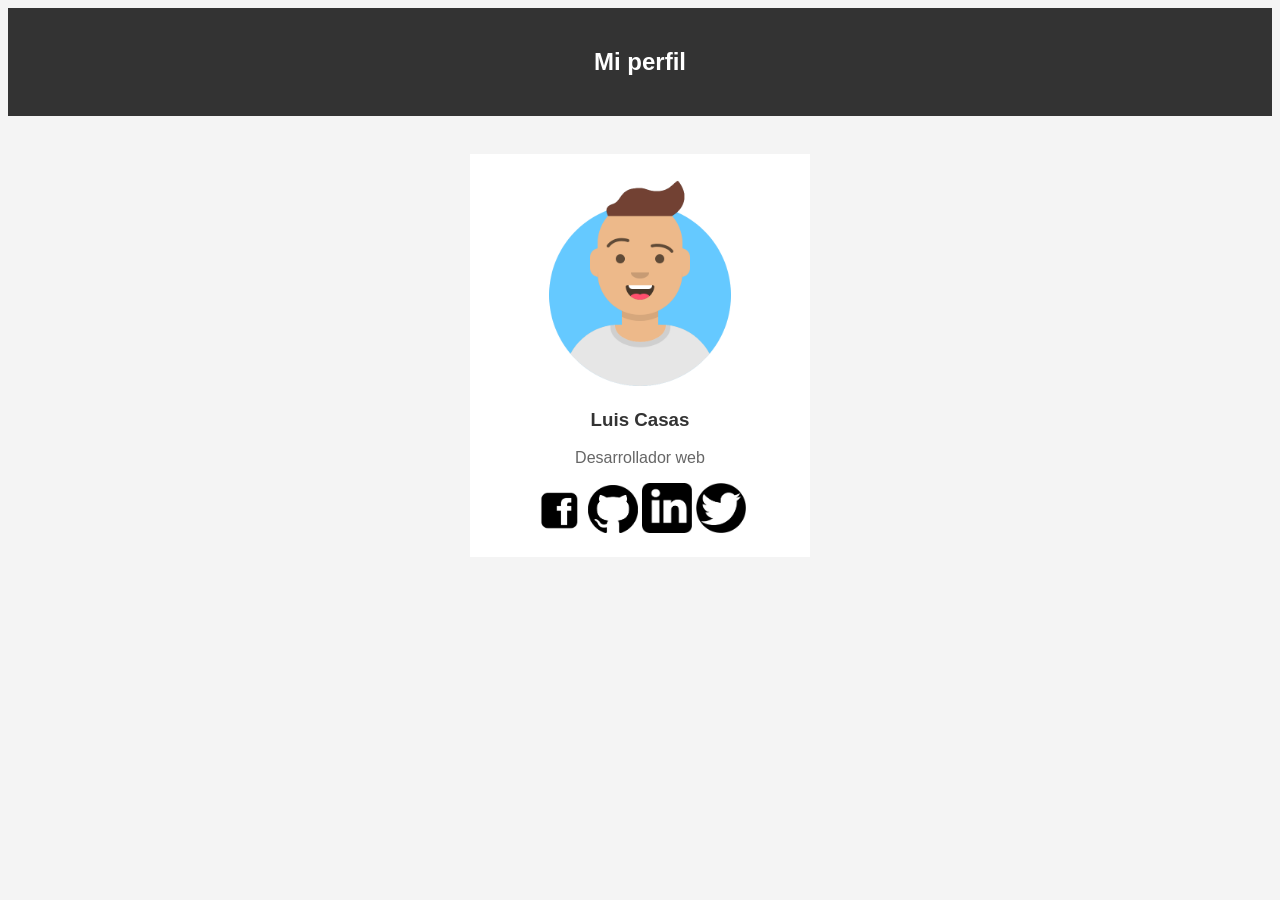
==== index.html @ 3726c809 "Merge c17e226d664760edc54ed3029a3820f7f62ee0a4 into 354424e4220ed54112ca3d5021f961bd2802ed35" ====
<!DOCTYPE html>
<html lang="en">
<head>
    <meta charset="UTF-8">
    <meta name="viewport" content="width=device-width, initial-scale=1.0">
    <link rel="stylesheet" href="css/styles.css">
    <title>Practica 3</title>
</head>
<body>
    <header class="center">
        <h2>Mi perfil</h2>
    </header>
    <br>
    <main>
        <div class="avatar">
            <img src="./img/avatar.png" alt="Avatar">
        </div>
        <h3 class="center-text luis-casas">Luis Casas</h3>
        <p class="font1">Desarrollador web</p>
        <div class="imagenes">
            <img src="./img/image1.png" alt="Imagen 1" class="tamano">
            <img src="./img/image2.png" alt="Imagen 2" class="tamano">
            <img src="./img/image3.png" alt="Imagen 3" class="tamano">
            <img src="./img/image4.png" alt="Imagen 4" class="tamano">
        </div>
    </main>
</body>
</html>
---- css/styles.css ----
header {
    background-color: #333; 
    font-family: Arial, sans-serif; 
    color: white; 
    padding: 20px;
}
body {
    background-color: #F4F4F4; 
}

.center {
    text-align: center; 
}

main {
    width: 300px;
    margin: 20px auto; 
    background-color: white; 
    padding: 20px; 
}

.avatar {
    text-align: center; 
}

.avatar img {
    width: 200px; 
}


.font1 {
    font-family: 'Arial', sans-serif; 
    text-align: center; 
    color: #666;
}

.luis-casas {
    font-family: 'Helvetica', sans-serif; 
    text-align: center;
    color: #333; 
}

.tamano {
    width: 50px; 
   
}

.imagenes {
    text-align: center; 
}
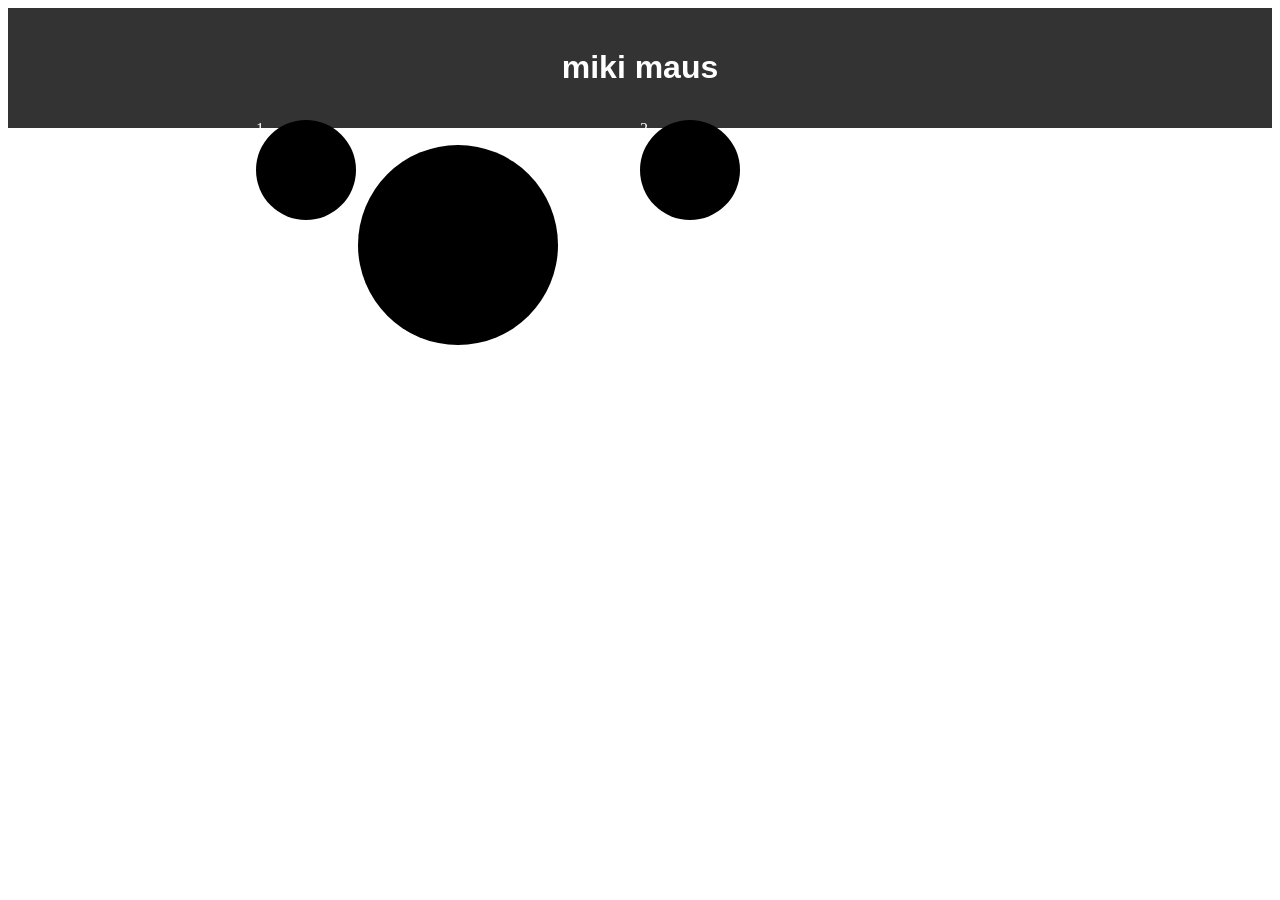
==== commit 7f1abc39: "Merge fa65be6425f4b78a7f82cc755071867cb45739f7 into 354424e4220ed54112ca3d5021f961bd2802ed35" ====
--- a/index.html
+++ b/index.html
@@ -3,26 +3,32 @@
 <head>
     <meta charset="UTF-8">
     <meta name="viewport" content="width=device-width, initial-scale=1.0">
-    <link rel="stylesheet" href="css/styles.css">
-    <title>Practica 3</title>
+    <link rel="stylesheet" href="./css/styles.css">
+    <title>miki maus</title>
 </head>
 <body>
     <header class="center">
-        <h2>Mi perfil</h2>
+        <h1>miki maus</h1>
     </header>
-    <br>
     <main>
-        <div class="avatar">
-            <img src="./img/avatar.png" alt="Avatar">
-        </div>
-        <h3 class="center-text luis-casas">Luis Casas</h3>
-        <p class="font1">Desarrollador web</p>
-        <div class="imagenes">
-            <img src="./img/image1.png" alt="Imagen 1" class="tamano">
-            <img src="./img/image2.png" alt="Imagen 2" class="tamano">
-            <img src="./img/image3.png" alt="Imagen 3" class="tamano">
-            <img src="./img/image4.png" alt="Imagen 4" class="tamano">
-        </div>
+        
+
+<section>
+    <div class="absolute">1</div>
+    <div class="absolute2">2</div>
+    <div class="absolute3">3</div>
+    
+    
+</section>
+ 
+
+
+
+
+
+
+
     </main>
+    
 </body>
 </html>
--- a/css/styles.css
+++ b/css/styles.css
@@ -1,53 +1,54 @@
+.caja {
+    width: 100px;
+    height: 100px;
+    background-color: red;
+    text-align: center;
+    color: #fff;
+    margin: 20px 0;
+    border-radius: 50%;
+
+}
+
 header {
     background-color: #333; 
     font-family: Arial, sans-serif; 
     color: white; 
     padding: 20px;
-}
-body {
-    background-color: #F4F4F4; 
+    text-align: center;
 }
 
-.center {
-    text-align: center; 
+.absolute {
+    width: 100px;
+    height: 100px;
+    background-color: black;
+    color: #fff;
+    margin: 20px 0;
+    border-radius: 50%;
+    position: absolute;
+    top: 100px;
+    left: 20%;
 }
 
-main {
-    width: 300px;
-    margin: 20px auto; 
-    background-color: white; 
-    padding: 20px; 
+.absolute2 {
+    width: 100px;
+    height: 100px;
+    background-color: black;
+    color: #fff;
+    margin: 20px 0;
+    border-radius: 50%;
+    position: absolute;
+    top: 100px;
+    left: 50%;
 }
 
-.avatar {
-    text-align: center; 
-}
-
-.avatar img {
-    width: 200px; 
-}
-
-
-.font1 {
-    font-family: 'Arial', sans-serif; 
-    text-align: center; 
-    color: #666;
-}
-
-.luis-casas {
-    font-family: 'Helvetica', sans-serif; 
-    text-align: center;
-    color: #333; 
-}
-
-.tamano {
-    width: 50px; 
-   
-}
-
-.imagenes {
-    text-align: center; 
-}
-
-
-
+.absolute3 {
+    width: 200px;
+    height: 200px;
+    background-color: black;
+    color: #fff;
+    margin: 20px 0;
+    border-radius: 50%;
+    position: absolute;
+    top: 125px;
+    left: 28%;
+}
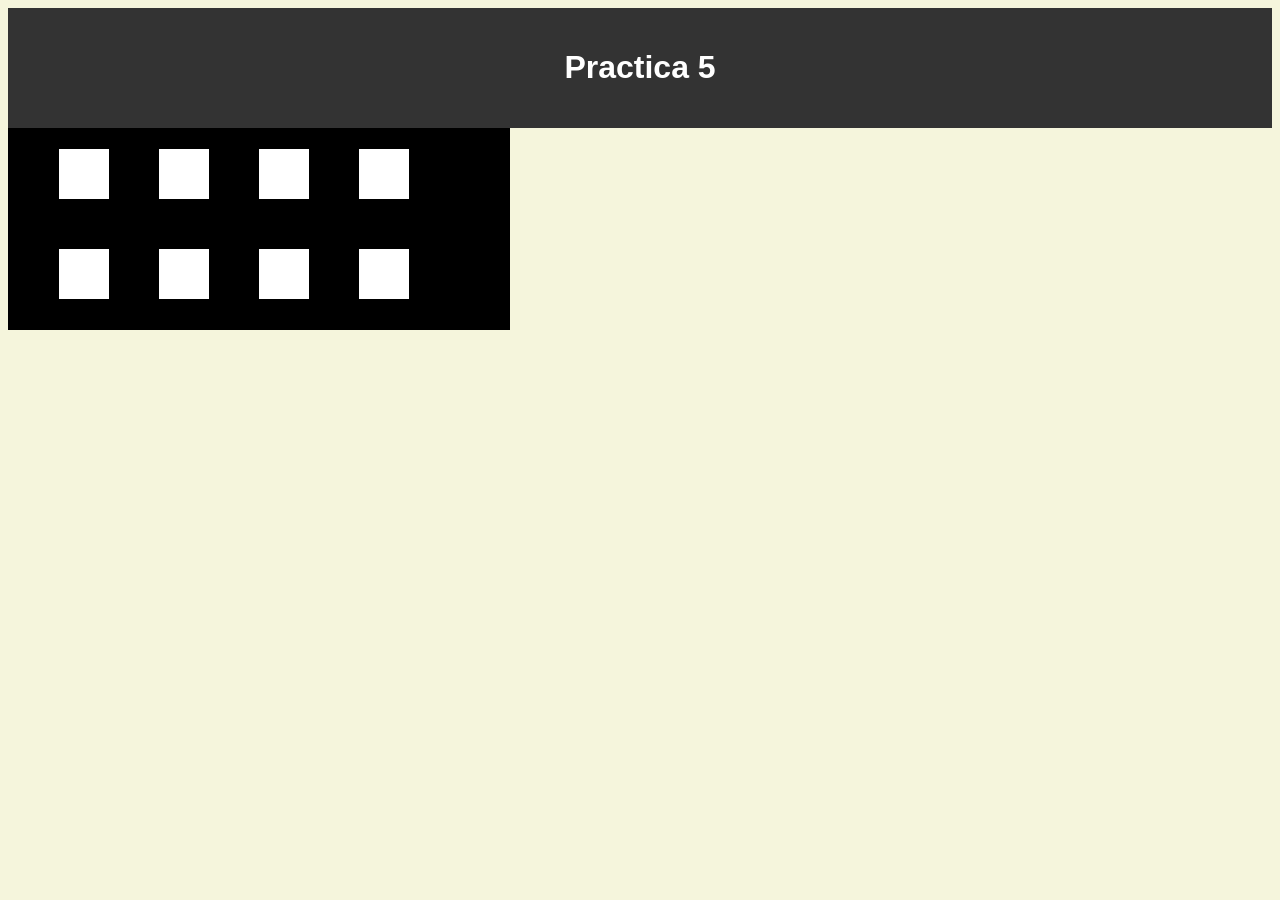
==== commit 9dd3759e: "Merge 89ce972c722374c7b10cc5bf5ba34a98a3828bb2 into 354424e4220ed54112ca3d5021f961bd2802ed35" ====
--- a/index.html
+++ b/index.html
@@ -3,32 +3,28 @@
 <head>
     <meta charset="UTF-8">
     <meta name="viewport" content="width=device-width, initial-scale=1.0">
-    <link rel="stylesheet" href="./css/styles.css">
-    <title>miki maus</title>
+    <link rel="stylesheet" href="css/styles.css">
+    <title>Document</title>
 </head>
 <body>
     <header class="center">
-        <h1>miki maus</h1>
+        <h1>Practica 5</h1>
     </header>
     <main>
-        
-
-<section>
-    <div class="absolute">1</div>
-    <div class="absolute2">2</div>
-    <div class="absolute3">3</div>
-    
-    
-</section>
- 
-
-
-
-
-
-
-
+        <article class="padding">
+           
+            <section class="box">
+                <div class="caja c1"></div>
+                <div class="caja c2"></div>
+                <div class="caja c3"></div>
+                <div class="caja c4"></div>
+                <div class="caja c5"></div>
+                <div class="caja c6"></div>
+                <div class="caja c7"></div>
+                <div class="caja c8"></div>
+            </section>
+        </article>
+        </article>
     </main>
-    
 </body>
 </html>
--- a/css/styles.css
+++ b/css/styles.css
@@ -1,14 +1,3 @@
-.caja {
-    width: 100px;
-    height: 100px;
-    background-color: red;
-    text-align: center;
-    color: #fff;
-    margin: 20px 0;
-    border-radius: 50%;
-
-}
-
 header {
     background-color: #333; 
     font-family: Arial, sans-serif; 
@@ -16,39 +5,80 @@
     padding: 20px;
     text-align: center;
 }
-
-.absolute {
-    width: 100px;
-    height: 100px;
-    background-color: black;
-    color: #fff;
-    margin: 20px 0;
-    border-radius: 50%;
-    position: absolute;
-    top: 100px;
-    left: 20%;
+body {
+    background-color: #F5F5DC;
 }
 
-.absolute2 {
-    width: 100px;
-    height: 100px;
+
+.box {
+    height: 200px;
+    width: 500px;
+    position: relative;
     background-color: black;
-    color: #fff;
-    margin: 20px 0;
-    border-radius: 50%;
-    position: absolute;
-    top: 100px;
-    left: 50%;
+    border: 1px solid black;
 }
 
-.absolute3 {
-    width: 200px;
-    height: 200px;
-    background-color: black;
-    color: #fff;
-    margin: 20px 0;
-    border-radius: 50%;
+.c1 {
+    background-color: white;
+    width: 50px;
+    height: 50px;
+    left: 50px;
+    top: 10%;
     position: absolute;
-    top: 125px;
-    left: 28%;
+}
+.c2 {
+    background-color: white;
+    width: 50px;
+    height: 50px;
+    left: 150px;
+    top: 10%;
+    position: absolute;
+}
+.c3 {
+    background-color: white;
+    width: 50px;
+    height: 50px;
+    left: 250px;
+    top: 10%;
+    position: absolute;
+}
+.c4 {
+    background-color: white;
+    width: 50px;
+    height: 50px;
+    left: 350px;
+    top: 10%;
+    position: absolute;
+}
+.c5 {
+    background-color: white;
+    width: 50px;
+    height: 50px;
+    left: 50px;
+    top: 60%;
+    position: absolute;
+}
+.c6 {
+    background-color: white;
+    width: 50px;
+    height: 50px;
+    left: 150px;
+    top: 60%;
+    position: absolute;
+}
+.c7 {
+    background-color: white;
+    width: 50px;
+    height: 50px;
+    left: 250px;
+    top: 60%;
+    position: absolute;
+}
+.c8 {
+    background-color: white;
+    width: 50px;
+    height: 50px;
+    left: 350px;
+    top: 60%;
+    position: absolute;
 }
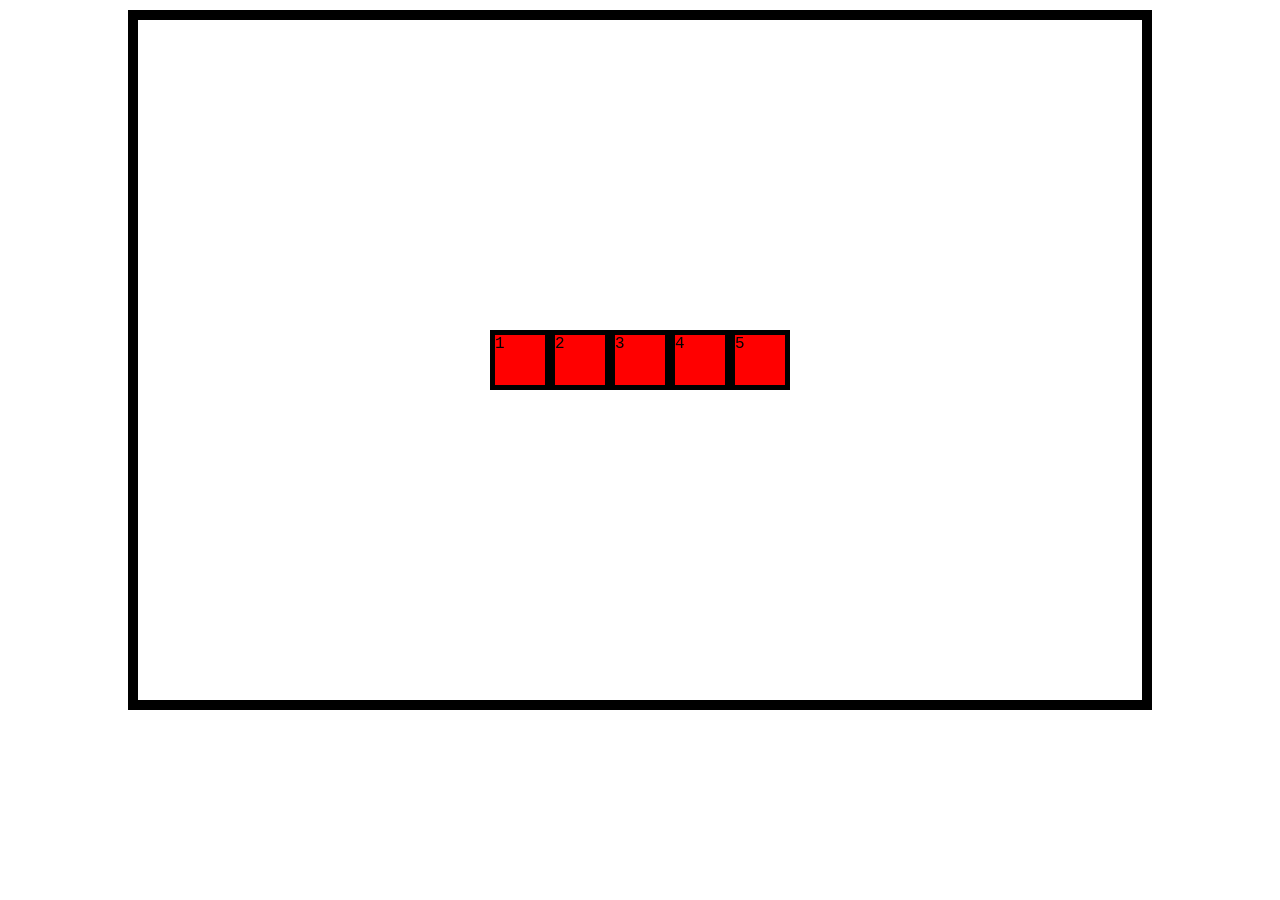
==== commit c3f98c80: "Merge 88f95e9cf76c0c18e013f3b101a4f79329045abc into 354424e4220ed54112ca3d5021f961bd2802ed35" ====
--- a/index.html
+++ b/index.html
@@ -3,28 +3,19 @@
 <head>
     <meta charset="UTF-8">
     <meta name="viewport" content="width=device-width, initial-scale=1.0">
-    <link rel="stylesheet" href="css/styles.css">
-    <title>Document</title>
+    <link rel="stylesheet" href="./css/styles.css">
+    <title>Practica 6</title>
 </head>
-<body>
-    <header class="center">
-        <h1>Practica 5</h1>
-    </header>
-    <main>
-        <article class="padding">
-           
-            <section class="box">
-                <div class="caja c1"></div>
-                <div class="caja c2"></div>
-                <div class="caja c3"></div>
-                <div class="caja c4"></div>
-                <div class="caja c5"></div>
-                <div class="caja c6"></div>
-                <div class="caja c7"></div>
-                <div class="caja c8"></div>
-            </section>
-        </article>
-        </article>
-    </main>
+<body>  
+    <section class="container containerFlex" style="align-items: start; gap: 0em;">
+    <div class="cajaRoja">1</div>
+    <div class="cajaRoja">2</div>
+    <div class="cajaRoja">3</div>
+    <div class="cajaRoja">4</div>
+    <div class="cajaRoja">5</div>
+</section>
+
+
+    
 </body>
 </html>
--- a/css/styles.css
+++ b/css/styles.css
@@ -1,84 +1,35 @@
-header {
-    background-color: #333; 
-    font-family: Arial, sans-serif; 
-    color: white; 
-    padding: 20px;
-    text-align: center;
-}
-body {
-    background-color: #F5F5DC;
+.containerFlex {
+    display: flex;
+    flex-direction: row;
+    justify-content:center;
+    flex-wrap: wrap-reverse;
+    align-content: center;
+    
+    
 }
 
-
-.box {
-    height: 200px;
-    width: 500px;
+.container {
+    width: 80%;
+    min-height: 700px;
+    margin: 10px auto;
+    border: 10px solid black;
     position: relative;
-    background-color: black;
-    border: 1px solid black;
 }
 
-.c1 {
-    background-color: white;
-    width: 50px;
-    height: 50px;
-    left: 50px;
-    top: 10%;
-    position: absolute;
+* {
+    margin: 0;
+    padding: 0;
+    box-sizing: border-box;
 }
-.c2 {
-    background-color: white;
-    width: 50px;
-    height: 50px;
-    left: 150px;
-    top: 10%;
-    position: absolute;
+
+body {
+    font-family: 'Courier New', Courier, monospace;
 }
-.c3 {
-    background-color: white;
-    width: 50px;
-    height: 50px;
-    left: 250px;
-    top: 10%;
-    position: absolute;
+
+.cajaRoja {
+    
+    height: 60px;
+    width: 60px;
+    background-color: RED;
+    border: 5px solid black;
 }
-.c4 {
-    background-color: white;
-    width: 50px;
-    height: 50px;
-    left: 350px;
-    top: 10%;
-    position: absolute;
-}
-.c5 {
-    background-color: white;
-    width: 50px;
-    height: 50px;
-    left: 50px;
-    top: 60%;
-    position: absolute;
-}
-.c6 {
-    background-color: white;
-    width: 50px;
-    height: 50px;
-    left: 150px;
-    top: 60%;
-    position: absolute;
-}
-.c7 {
-    background-color: white;
-    width: 50px;
-    height: 50px;
-    left: 250px;
-    top: 60%;
-    position: absolute;
-}
-.c8 {
-    background-color: white;
-    width: 50px;
-    height: 50px;
-    left: 350px;
-    top: 60%;
-    position: absolute;
-}
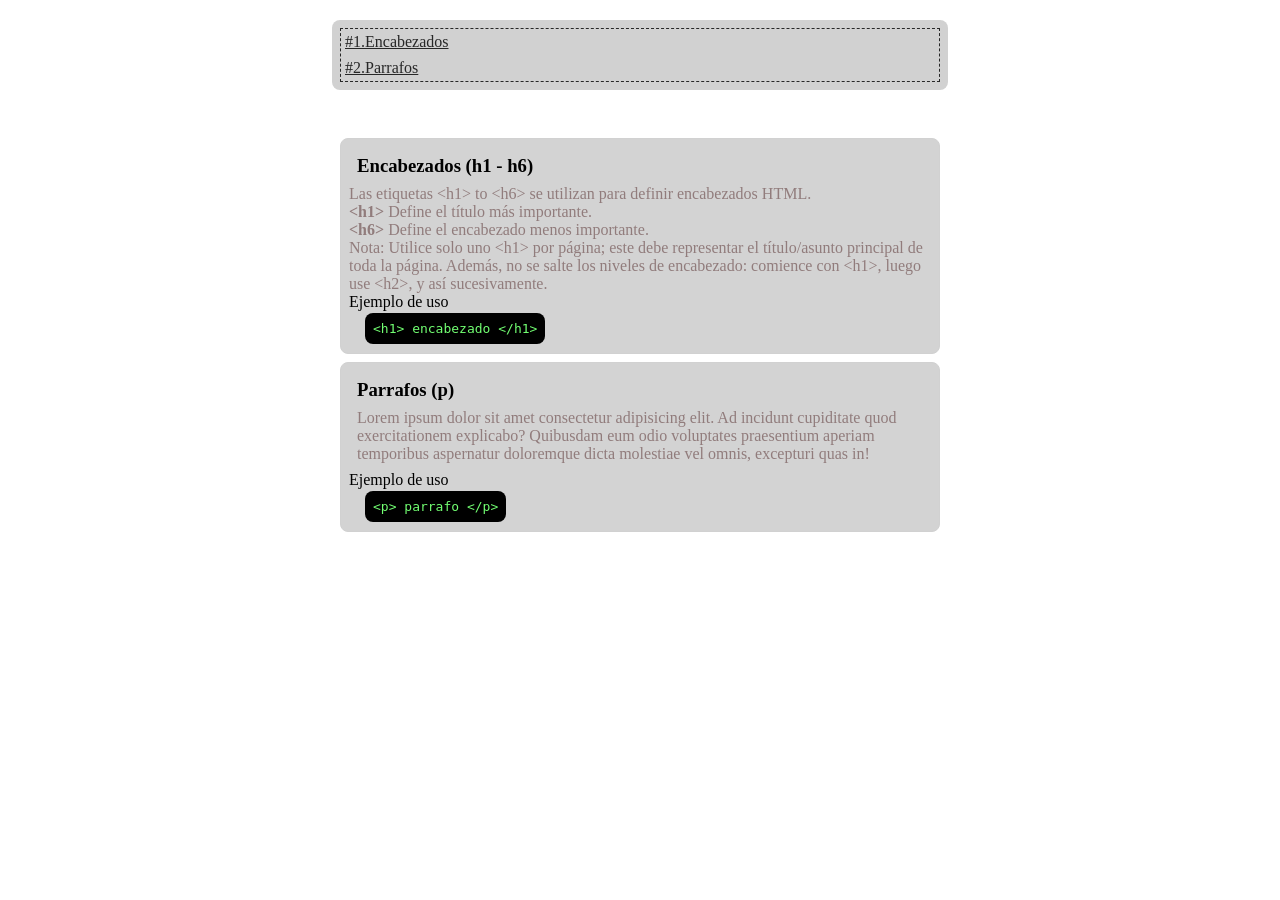
==== commit 6912a819: "Merge 28a7d52ad2c50dfbec03867a44f6e1642bd7dfec into 354424e4220ed54112ca3d5021f961bd2802ed35" ====
--- a/index.html
+++ b/index.html
@@ -1,21 +1,166 @@
-<!DOCTYPE html>
-<html lang="en">
-<head>
-    <meta charset="UTF-8">
-    <meta name="viewport" content="width=device-width, initial-scale=1.0">
-    <link rel="stylesheet" href="./css/styles.css">
-    <title>Practica 6</title>
-</head>
-<body>  
-    <section class="container containerFlex" style="align-items: start; gap: 0em;">
-    <div class="cajaRoja">1</div>
-    <div class="cajaRoja">2</div>
-    <div class="cajaRoja">3</div>
-    <div class="cajaRoja">4</div>
-    <div class="cajaRoja">5</div>
-</section>
+<!-- 
+***************************************
+Para mostar el codigo de la etiqueta en la clase .codeExample
+(el cuadrito negro con texto verde)
+se reemplaza el caracter '<' por '&lt;'  y el caracter '>' por &gt;
+ejemplo: 
+   para mostrar <h1> texto </h1>  se haria:
+   &lt;h1&gt; texto &lt;/h1&gt;
+    se reemplazan los caracters < y > por los espaciales de arriba 
+    y se pone el nombre de la etiqueta
+ -->
+ <!DOCTYPE html>
+ <html lang="en">
+   <head>
+     <meta charset="UTF-8" />
+     <link rel="stylesheet" href="./css/main.css" />
+     <style>
+        /* el selector universal afecta todas las etiquetas
+  aqui se le esta quitando el espaciado por defecto
+  que tienen las etiquetas
+  margin: es el espacio externo de las etiquetas, permite separar una etiqueta de otra
+  padding: es el espacio interno de las etiquetas
+ */
+* {
+  margin: 0;
+  padding: 0;
+}
 
+/*  
+  .enlaces es la clase que tiene el contenedor gris de los enlaces
+  background-color: define el color gris de fondo, se estan usando
+  colores en hexadecimal
+  padding: espacio interno de la etiqueta, da un espacio dentro del area gris
+  border-radius: redondea los bordes, en el area gris, las esquinas esta redondeaddas
+  width: Define el anchode la seccion
+  margin-top: espacio exterior del area gris hacia arriba;
+  margin-bottom: espacio exterior del area gris hacia abajo;
+  margin-left: espacio exterior del area gris hacia la izquierda;
+  margin-right: espacio exterior del area gris hacia derecha;
+  nota: usar margin con valor en 'auto' centra los elementos que tengan un width definido
+  
+*/
+.enlaces {
+  background-color: #d1d1d1;
+  padding: 8px;
+  border-radius: 8px;
+  width: 600px;
+  margin-top: 20px;
+  margin-bottom: 20px;
+  margin-left: auto;
+  margin-right: auto;
+}
 
-    
-</body>
-</html>+.enlaces li {
+  list-style: none;
+  padding: 4px;
+}
+
+.enlaces a {
+  color: #272727;
+}
+
+.enlaces ul {
+  border: 1px dashed #272727;
+}
+
+/* selector de etiqueta p, clase . id # */
+.docsContainer {
+  width: 600px;
+  margin-left: auto;
+  margin-right: auto;
+}
+
+.bloqueDocumentacion {
+  margin-top: 8px;
+}
+
+.docItem {
+  background-color: #d3d3d3;
+  padding: 8px;
+  border-radius: 8px;
+  border: 1px solid #d1d1d1;
+}
+
+.docItemTitle,
+.docItemDescription,
+.codeExampleContainer {
+  margin: 8px;
+}
+
+.codeExample {
+  background-color: #000;
+  height: 25px;
+  color: #72ff72;
+  padding: 8px;
+  border-radius: 8px;
+  margin: 8px;
+}
+
+.docItem p:nth-child(2) {
+  color: #917c7c;
+}
+
+.docItem h3 {
+  margin: 8px;
+}
+     </style>
+     <title>HTML documentacion</title>
+   </head>
+   <body>
+     <!-- seccion de enlaces -->
+     <section class="enlaces">
+       <ul>
+         <li class="listItem">
+           <a href="#encabezados">#1.Encabezados</a>
+         </li>
+         <li class="class="listItem"">
+           <a href="#parrafos" class="linkItem">#2.Parrafos</a>
+         </li>
+       </ul>
+     </section>
+     <main class="docsContainer">
+       <!-- primer bloque de contenido -->
+       <section id="encabezados" class="bloqueDocumentacion">
+         <article class="docItem">
+           <h3>Encabezados (h1 - h6)</h3>
+ 
+           <p>
+             Las etiquetas &lt;h1&gt; to &lt;h6&gt; se utilizan para definir
+             encabezados HTML. <br />
+             <b> &lt;h1&gt; </b> Define el título más importante.
+             <br />
+             <b> &lt;h6&gt; </b>Define el encabezado menos importante.
+             <br />Nota: Utilice solo uno &lt;h1&gt; por página; este debe
+             representar el título/asunto principal de toda la página. Además, no
+             se salte los niveles de encabezado: comience con &lt;h1&gt;, luego
+             use &lt;h2&gt;, y así sucesivamente.
+           </p>
+           <p>Ejemplo de uso</p>
+           <div class="codeExampleContainer">
+             <code class="codeExample">&lt;h1&gt; encabezado &lt;/h1&gt;</code>
+           </div>
+         </article>
+       </section>
+       <!-- aqui termina el primer bloque -->
+ 
+       <!-- segundo bloque de contenido -->
+       <section id="parrafos" class="bloqueDocumentacion">
+         <article class="docItem">
+           <h3 class="docItemTitle">Parrafos (p)</h3>
+           <p class="docItemDescription">
+             Lorem ipsum dolor sit amet consectetur adipisicing elit. Ad incidunt
+             cupiditate quod exercitationem explicabo? Quibusdam eum odio
+             voluptates praesentium aperiam temporibus aspernatur doloremque
+             dicta molestiae vel omnis, excepturi quas in!
+           </p>
+           <p>Ejemplo de uso</p>
+           <div class="codeExampleContainer">
+             <code class="codeExample">&lt;p&gt; parrafo &lt;/p&gt;</code>
+           </div>
+         </article>
+       </section>
+       <!-- aqui termina el segundo bloque -->
+     </main>
+   </body>
+ </html>
--- a/css/main.css
+++ b/css/main.css
@@ -0,0 +1,43 @@
+body, html {
+  margin: 0;
+  padding: 0;
+}
+
+header {
+  background-color: #333;
+  color: #864a4a;
+  padding: 20px;
+  text-align: center;
+}
+header nav ul {
+  list-style-type: none;
+  padding: 0;
+}
+header nav ul li {
+  display: inline;
+  margin-right: 10px;
+}
+header nav ul li a {
+  color: #fff;
+  text-decoration: none;
+}
+
+main {
+  padding: 20px;
+}
+main .hero {
+  text-align: center;
+}
+main .features {
+  margin-top: 20px;
+}
+main .features .feature {
+  margin-bottom: 20px;
+}
+
+footer {
+  background-color: #333;
+  color: #fff;
+  text-align: center;
+  padding: 10px;
+}/*# sourceMappingURL=main.css.map */
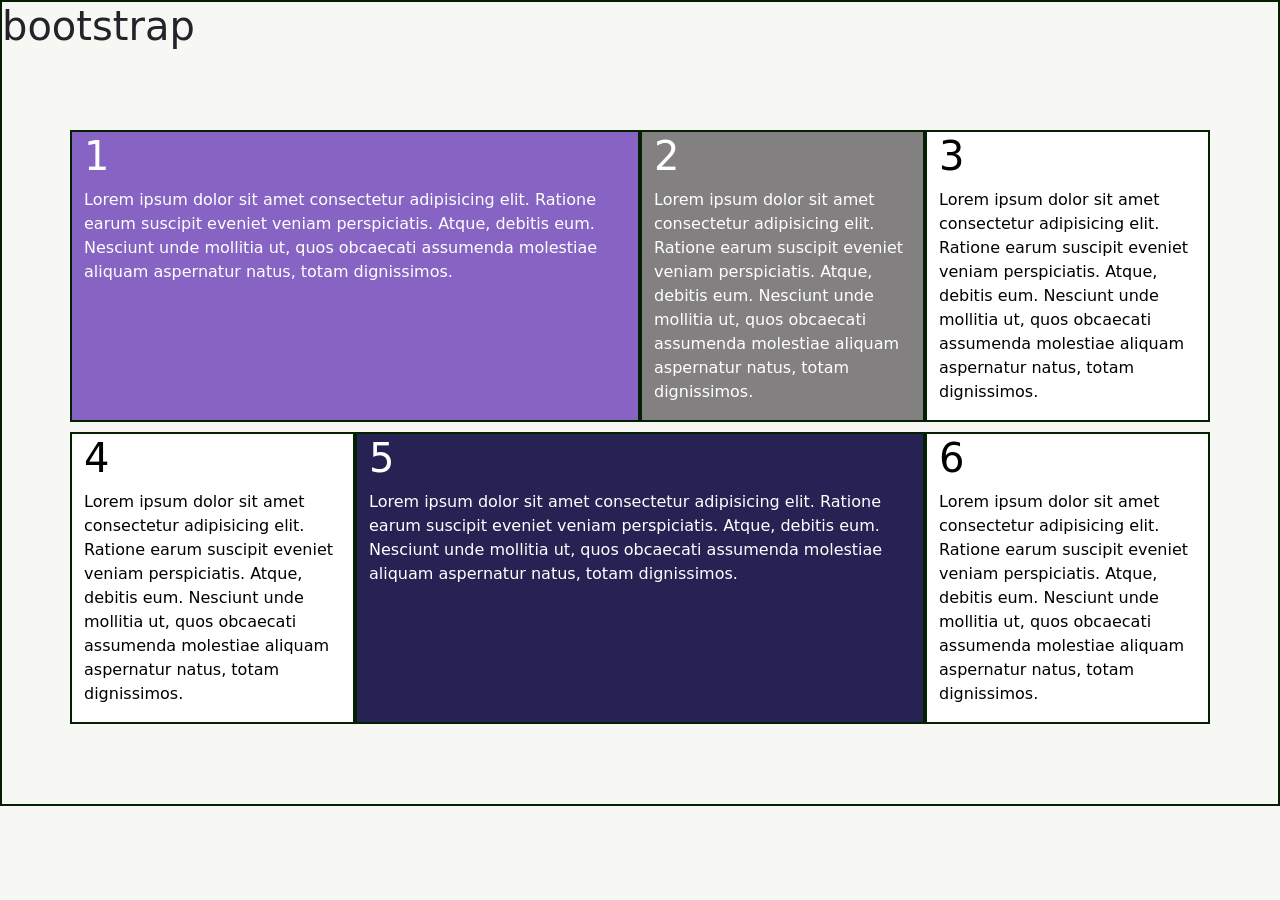
==== commit 16705b3c: "Merge b896dcb0b5835c1e33779a321ddb733bf504dca4 into 354424e4220ed54112ca3d5021f961bd2802ed35" ====
--- a/index.html
+++ b/index.html
@@ -1,166 +1,82 @@
-<!-- 
-***************************************
-Para mostar el codigo de la etiqueta en la clase .codeExample
-(el cuadrito negro con texto verde)
-se reemplaza el caracter '<' por '&lt;'  y el caracter '>' por &gt;
-ejemplo: 
-   para mostrar <h1> texto </h1>  se haria:
-   &lt;h1&gt; texto &lt;/h1&gt;
-    se reemplazan los caracters < y > por los espaciales de arriba 
-    y se pone el nombre de la etiqueta
- -->
- <!DOCTYPE html>
- <html lang="en">
-   <head>
-     <meta charset="UTF-8" />
-     <link rel="stylesheet" href="./css/main.css" />
-     <style>
-        /* el selector universal afecta todas las etiquetas
-  aqui se le esta quitando el espaciado por defecto
-  que tienen las etiquetas
-  margin: es el espacio externo de las etiquetas, permite separar una etiqueta de otra
-  padding: es el espacio interno de las etiquetas
- */
-* {
-  margin: 0;
-  padding: 0;
-}
+<!DOCTYPE html>
+<html lang="en">
+<head>
+    <meta charset="UTF-8">
+    
+    <meta name="viewport" content="width=device-width, initial-scale=1.0">
+    <link href="https://cdn.jsdelivr.net/npm/bootstrap@5.3.3/dist/css/bootstrap.min.css" rel="stylesheet" integrity="sha384-QWTKZyjpPEjISv5WaRU9OFeRpok6YctnYmDr5pNlyT2bRjXh0JMhjY6hW+ALEwIH"
+     crossorigin="anonymous">
+     <link rel="stylesheet" href="./css/styles.css" />
+     <title>bootstrap</title>
+</head>
+<body>
+    <h1>bootstrap</h1>
+    <div class="container contenedor">
+      <div class="row separador">
+        <div class="col-12 col-lg-6 borde1"><h1>1</h1>
+          <p>Lorem ipsum dolor sit amet consectetur 
+            adipisicing elit. Ratione earum suscipit
+             eveniet veniam perspiciatis. Atque, debitis 
+             eum. Nesciunt unde mollitia ut, quos obcaecati 
+             assumenda molestiae aliquam aspernatur natus,
+              totam dignissimos.</p>
+        </div>
+          
+        <div class="col-12 col-lg-3 borde2"> <h1>2</h1>
+          <p>Lorem ipsum dolor sit amet consectetur 
+            adipisicing elit. Ratione earum suscipit
+             eveniet veniam perspiciatis. Atque, debitis 
+             eum. Nesciunt unde mollitia ut, quos obcaecati 
+             assumenda molestiae aliquam aspernatur natus,
+              totam dignissimos.</p>
+        </div>
+        <div class="col-12 col-lg-3 borde3">  <h1>3</h1>
+          <p>Lorem ipsum dolor sit amet consectetur 
+            adipisicing elit. Ratione earum suscipit
+             eveniet veniam perspiciatis. Atque, debitis 
+             eum. Nesciunt unde mollitia ut, quos obcaecati 
+             assumenda molestiae aliquam aspernatur natus,
+              totam dignissimos.</p>
+        </div>
+      </div>
 
-/*  
-  .enlaces es la clase que tiene el contenedor gris de los enlaces
-  background-color: define el color gris de fondo, se estan usando
-  colores en hexadecimal
-  padding: espacio interno de la etiqueta, da un espacio dentro del area gris
-  border-radius: redondea los bordes, en el area gris, las esquinas esta redondeaddas
-  width: Define el anchode la seccion
-  margin-top: espacio exterior del area gris hacia arriba;
-  margin-bottom: espacio exterior del area gris hacia abajo;
-  margin-left: espacio exterior del area gris hacia la izquierda;
-  margin-right: espacio exterior del area gris hacia derecha;
-  nota: usar margin con valor en 'auto' centra los elementos que tengan un width definido
-  
-*/
-.enlaces {
-  background-color: #d1d1d1;
-  padding: 8px;
-  border-radius: 8px;
-  width: 600px;
-  margin-top: 20px;
-  margin-bottom: 20px;
-  margin-left: auto;
-  margin-right: auto;
-}
 
-.enlaces li {
-  list-style: none;
-  padding: 4px;
-}
+      <div class="row borde">
 
-.enlaces a {
-  color: #272727;
-}
+        <div class="col-12 col-lg-3 borde4">  <h1>4</h1>
+          <p>Lorem ipsum dolor sit amet consectetur 
+            adipisicing elit. Ratione earum suscipit
+             eveniet veniam perspiciatis. Atque, debitis 
+             eum. Nesciunt unde mollitia ut, quos obcaecati 
+             assumenda molestiae aliquam aspernatur natus,
+              totam dignissimos.</p>
+        
+        </div>
+        <div class="col-12 col-lg-6 borde5">  <h1>5</h1>
+          <p>Lorem ipsum dolor sit amet consectetur 
+            adipisicing elit. Ratione earum suscipit
+             eveniet veniam perspiciatis. Atque, debitis 
+             eum. Nesciunt unde mollitia ut, quos obcaecati 
+             assumenda molestiae aliquam aspernatur natus,
+              totam dignissimos.</p>
+        
+        </div>
+        <div class="col-12 col-lg-3 borde6">  <h1>6</h1>
+          <p>Lorem ipsum dolor sit amet consectetur 
+            adipisicing elit. Ratione earum suscipit
+             eveniet veniam perspiciatis. Atque, debitis 
+             eum. Nesciunt unde mollitia ut, quos obcaecati 
+             assumenda molestiae aliquam aspernatur natus,
+              totam dignissimos.</p>
+        
+        
+        </div>
+      </div>
+    </div>
+    <script src="https://cdn.jsdelivr.net/npm/bootstrap@5.3.3/dist/js/bootstrap.bundle.min.js" integrity="sha384-YvpcrYf0tY3lHB60NNkmXc5s9fDVZLESaAA55NDzOxhy9GkcIdslK1eN7N6jIeHz" 
+    crossorigin="anonymous"></script>
+    <div class="container">
+   
 
-.enlaces ul {
-  border: 1px dashed #272727;
-}
-
-/* selector de etiqueta p, clase . id # */
-.docsContainer {
-  width: 600px;
-  margin-left: auto;
-  margin-right: auto;
-}
-
-.bloqueDocumentacion {
-  margin-top: 8px;
-}
-
-.docItem {
-  background-color: #d3d3d3;
-  padding: 8px;
-  border-radius: 8px;
-  border: 1px solid #d1d1d1;
-}
-
-.docItemTitle,
-.docItemDescription,
-.codeExampleContainer {
-  margin: 8px;
-}
-
-.codeExample {
-  background-color: #000;
-  height: 25px;
-  color: #72ff72;
-  padding: 8px;
-  border-radius: 8px;
-  margin: 8px;
-}
-
-.docItem p:nth-child(2) {
-  color: #917c7c;
-}
-
-.docItem h3 {
-  margin: 8px;
-}
-     </style>
-     <title>HTML documentacion</title>
-   </head>
-   <body>
-     <!-- seccion de enlaces -->
-     <section class="enlaces">
-       <ul>
-         <li class="listItem">
-           <a href="#encabezados">#1.Encabezados</a>
-         </li>
-         <li class="class="listItem"">
-           <a href="#parrafos" class="linkItem">#2.Parrafos</a>
-         </li>
-       </ul>
-     </section>
-     <main class="docsContainer">
-       <!-- primer bloque de contenido -->
-       <section id="encabezados" class="bloqueDocumentacion">
-         <article class="docItem">
-           <h3>Encabezados (h1 - h6)</h3>
- 
-           <p>
-             Las etiquetas &lt;h1&gt; to &lt;h6&gt; se utilizan para definir
-             encabezados HTML. <br />
-             <b> &lt;h1&gt; </b> Define el título más importante.
-             <br />
-             <b> &lt;h6&gt; </b>Define el encabezado menos importante.
-             <br />Nota: Utilice solo uno &lt;h1&gt; por página; este debe
-             representar el título/asunto principal de toda la página. Además, no
-             se salte los niveles de encabezado: comience con &lt;h1&gt;, luego
-             use &lt;h2&gt;, y así sucesivamente.
-           </p>
-           <p>Ejemplo de uso</p>
-           <div class="codeExampleContainer">
-             <code class="codeExample">&lt;h1&gt; encabezado &lt;/h1&gt;</code>
-           </div>
-         </article>
-       </section>
-       <!-- aqui termina el primer bloque -->
- 
-       <!-- segundo bloque de contenido -->
-       <section id="parrafos" class="bloqueDocumentacion">
-         <article class="docItem">
-           <h3 class="docItemTitle">Parrafos (p)</h3>
-           <p class="docItemDescription">
-             Lorem ipsum dolor sit amet consectetur adipisicing elit. Ad incidunt
-             cupiditate quod exercitationem explicabo? Quibusdam eum odio
-             voluptates praesentium aperiam temporibus aspernatur doloremque
-             dicta molestiae vel omnis, excepturi quas in!
-           </p>
-           <p>Ejemplo de uso</p>
-           <div class="codeExampleContainer">
-             <code class="codeExample">&lt;p&gt; parrafo &lt;/p&gt;</code>
-           </div>
-         </article>
-       </section>
-       <!-- aqui termina el segundo bloque -->
-     </main>
-   </body>
- </html>+</body>
+</html>
--- a/css/styles.css
+++ b/css/styles.css
@@ -0,0 +1,60 @@
+
+
+body {
+    background-color:  #f7f7f4;
+    border: 2px solid rgb(3, 32, 3);
+  }
+  
+  .borde1 {
+    background-color: #683bb7c6;
+    color: #ffffff;
+    border: 2px solid rgb(3, 32, 3);
+  }
+  
+  .borde2 {
+    background-color: #625e61c6;
+    color: #ffffff;
+    border: 2px solid rgb(3, 32, 3);
+  }
+  
+  .borde3 {
+    background-color: #ffffff;
+    color: #020202;
+    border: 2px solid rgb(3, 32, 3);
+  }
+  
+  .borde4 {
+    background-color: #ffffff;
+    color: #000000;
+    border: 2px solid rgb(3, 32, 3);
+  }
+  
+  .borde5 {
+    background-color: #262354;
+    color: #ffffff;
+    border: 2px solid rgb(3, 32, 3);
+    
+  }
+  
+  .borde6 {
+    background-color: #ffffff;
+    color: #000000;
+    border: 2px solid rgb(3, 32, 3);
+    
+  }
+  
+  
+  
+  
+  .container{
+    margin-top: 5rem;
+    
+    
+  }
+  
+  
+  .separador {
+    margin-top: 10px;
+    margin-bottom: 10px;
+  }
+  
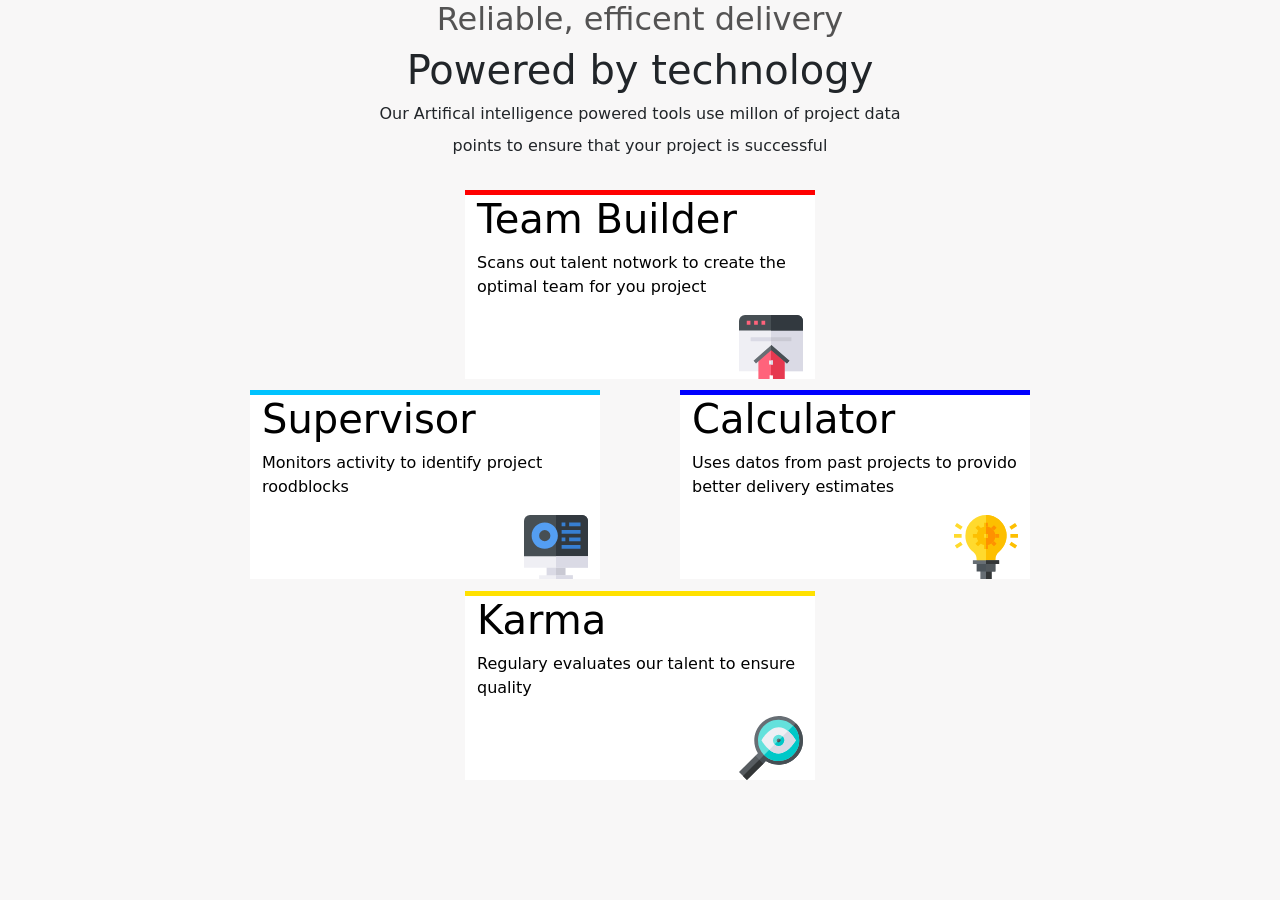
==== commit 0b537829: "Merge d303e42c24528e3a32616668b69e17c0b4651f81 into 354424e4220ed54112ca3d5021f961bd2802ed35" ====
--- a/index.html
+++ b/index.html
@@ -2,81 +2,74 @@
 <html lang="en">
 <head>
     <meta charset="UTF-8">
-    
     <meta name="viewport" content="width=device-width, initial-scale=1.0">
     <link href="https://cdn.jsdelivr.net/npm/bootstrap@5.3.3/dist/css/bootstrap.min.css" rel="stylesheet" integrity="sha384-QWTKZyjpPEjISv5WaRU9OFeRpok6YctnYmDr5pNlyT2bRjXh0JMhjY6hW+ALEwIH"
-     crossorigin="anonymous">
-     <link rel="stylesheet" href="./css/styles.css" />
-     <title>bootstrap</title>
+    crossorigin="anonymous">
+    <link rel="stylesheet" href="./css/styles.css" />
+    <title>Cruz</title>
 </head>
 <body>
-    <h1>bootstrap</h1>
-    <div class="container contenedor">
-      <div class="row separador">
-        <div class="col-12 col-lg-6 borde1"><h1>1</h1>
-          <p>Lorem ipsum dolor sit amet consectetur 
-            adipisicing elit. Ratione earum suscipit
-             eveniet veniam perspiciatis. Atque, debitis 
-             eum. Nesciunt unde mollitia ut, quos obcaecati 
-             assumenda molestiae aliquam aspernatur natus,
-              totam dignissimos.</p>
-        </div>
-          
-        <div class="col-12 col-lg-3 borde2"> <h1>2</h1>
-          <p>Lorem ipsum dolor sit amet consectetur 
-            adipisicing elit. Ratione earum suscipit
-             eveniet veniam perspiciatis. Atque, debitis 
-             eum. Nesciunt unde mollitia ut, quos obcaecati 
-             assumenda molestiae aliquam aspernatur natus,
-              totam dignissimos.</p>
-        </div>
-        <div class="col-12 col-lg-3 borde3">  <h1>3</h1>
-          <p>Lorem ipsum dolor sit amet consectetur 
-            adipisicing elit. Ratione earum suscipit
-             eveniet veniam perspiciatis. Atque, debitis 
-             eum. Nesciunt unde mollitia ut, quos obcaecati 
-             assumenda molestiae aliquam aspernatur natus,
-              totam dignissimos.</p>
-        </div>
-      </div>
+  <div class="text-center">
+    <h2 class="text1"> Reliable, efficent delivery </h2>
+    <h1>Powered by technology</h1>
+    <p class="m-1"> Our Artifical intelligence powered tools use millon of project data</p> 
+     <p class="p-1"> points to ensure that your project is successful
+    </p> </b>
+  </div>
+  
+  
+  
+  <div class="container">
+    <div class="row justify-content-center ">
+          <div class="col-4 d-print-inline-grid borde1">
+            <h1> Team Builder </h1> <p>Scans out 
+              talent notwork to create the optimal
+               team for you project </p>
+               <img src="./img/builder.svg" class="rounded float-end" alt="builder">
+          </div>
 
 
-      <div class="row borde">
 
-        <div class="col-12 col-lg-3 borde4">  <h1>4</h1>
-          <p>Lorem ipsum dolor sit amet consectetur 
-            adipisicing elit. Ratione earum suscipit
-             eveniet veniam perspiciatis. Atque, debitis 
-             eum. Nesciunt unde mollitia ut, quos obcaecati 
-             assumenda molestiae aliquam aspernatur natus,
-              totam dignissimos.</p>
-        
-        </div>
-        <div class="col-12 col-lg-6 borde5">  <h1>5</h1>
-          <p>Lorem ipsum dolor sit amet consectetur 
-            adipisicing elit. Ratione earum suscipit
-             eveniet veniam perspiciatis. Atque, debitis 
-             eum. Nesciunt unde mollitia ut, quos obcaecati 
-             assumenda molestiae aliquam aspernatur natus,
-              totam dignissimos.</p>
-        
-        </div>
-        <div class="col-12 col-lg-3 borde6">  <h1>6</h1>
-          <p>Lorem ipsum dolor sit amet consectetur 
-            adipisicing elit. Ratione earum suscipit
-             eveniet veniam perspiciatis. Atque, debitis 
-             eum. Nesciunt unde mollitia ut, quos obcaecati 
-             assumenda molestiae aliquam aspernatur natus,
-              totam dignissimos.</p>
-        
-        
-        </div>
-      </div>
     </div>
+          <div class="row justify-content-center">
+            <div class="col-12 col-md-4 borde2 "> 
+              <h1> Supervisor </h1> <p>Monitors 
+                activity to identify project roodblocks
+               </p>
+               <img src="./img/calculator.svg" class="rounded float-end" alt="calculator">
+              </div>
+
+
+
+              
+                    <div class="col-12 col-md-4 borde3">
+                      <h1> Calculator </h1> <p> Uses datos
+                        from past projects to provido better delivery
+                        estimates
+                       </p>
+                       <img src="./img/karma.svg" class="rounded float-end" alt="karma">
+                  </div>
+          </div>
+
+
+             <div class="row justify-content-center">
+          <div class="col-4 borde4">
+            <h1> Karma </h1> <p> Regulary evaluates our talent
+              to ensure quality </p>
+              <img src="./img/supervisor.svg" class="rounded float-end" alt="supervisor">
+          </div>
+
+
+                 
+
+
+
+
+
+
+
     <script src="https://cdn.jsdelivr.net/npm/bootstrap@5.3.3/dist/js/bootstrap.bundle.min.js" integrity="sha384-YvpcrYf0tY3lHB60NNkmXc5s9fDVZLESaAA55NDzOxhy9GkcIdslK1eN7N6jIeHz" 
     crossorigin="anonymous"></script>
     <div class="container">
-   
-
 </body>
 </html>
--- a/css/styles.css
+++ b/css/styles.css
@@ -1,60 +1,54 @@
-
-
 body {
-    background-color:  #f7f7f4;
-    border: 2px solid rgb(3, 32, 3);
+    background-color:  #f8f7f7;
+    
   }
   
   .borde1 {
-    background-color: #683bb7c6;
-    color: #ffffff;
-    border: 2px solid rgb(3, 32, 3);
+    background-color: #ffffff;
+    color: #000000;
+    height: 50;
+    width: 350px;
+     margin-top: 1%;
+     border-top: 5px solid red;
+    
   }
-  
   .borde2 {
-    background-color: #625e61c6;
-    color: #ffffff;
-    border: 2px solid rgb(3, 32, 3);
+    background-color: #ffffff;
+    color: #000000;
+    height: 50;
+    width: 350px;
+  margin-top: 1%;
+  margin-right: 5rem;
+  border-top: 5px solid rgb(0, 195, 255);
+    
+    
   }
-  
   .borde3 {
     background-color: #ffffff;
-    color: #020202;
-    border: 2px solid rgb(3, 32, 3);
+    color: #000000;
+    height: 50;
+    width: 350px;
+    margin-top: 1%;
+    border-top: 5px solid rgb(0, 0, 255);
+    
   }
-  
+
   .borde4 {
     background-color: #ffffff;
     color: #000000;
-    border: 2px solid rgb(3, 32, 3);
+    height: 50;
+    width: 350px;
+    margin-top: 1%;
+    margin-bottom:  10%;
+    border-top: 5px solid rgb(255, 225, 0);
   }
-  
-  .borde5 {
-    background-color: #262354;
-    color: #ffffff;
-    border: 2px solid rgb(3, 32, 3);
-    
+ 
+  .text1 {
+    color: #000000a9;
   }
-  
-  .borde6 {
-    background-color: #ffffff;
-    color: #000000;
-    border: 2px solid rgb(3, 32, 3);
-    
-  }
-  
-  
-  
-  
-  .container{
-    margin-top: 5rem;
-    
-    
-  }
-  
-  
-  .separador {
-    margin-top: 10px;
-    margin-bottom: 10px;
-  }
+
+
+ 
+
+ 
   
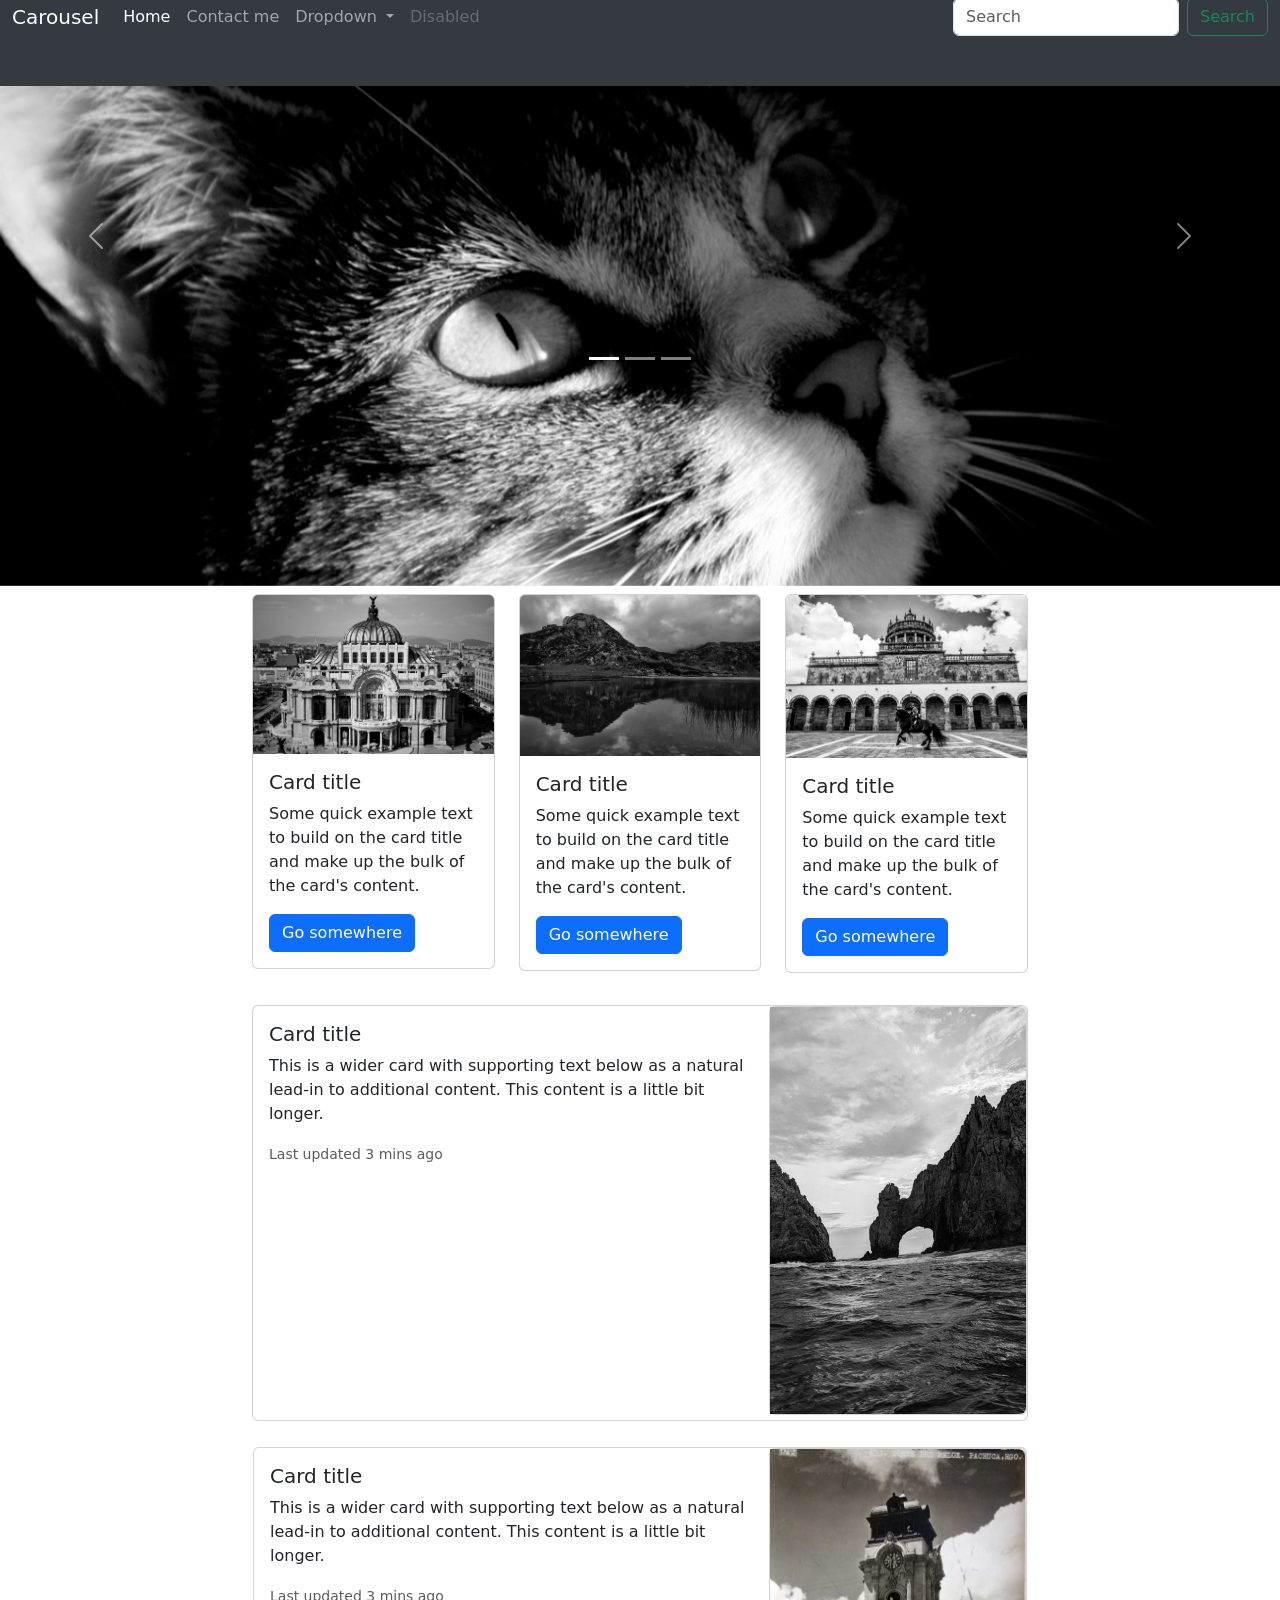
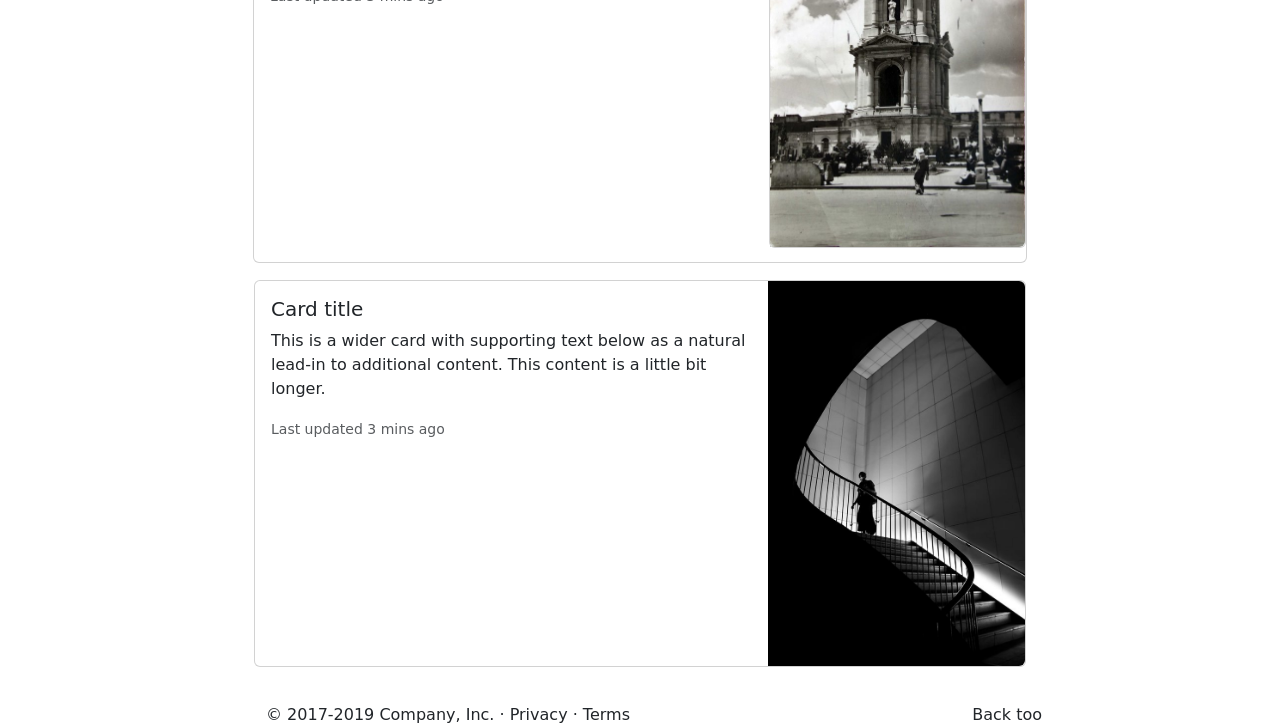
==== commit f52ffcc8: "Merge ed736c34b2dc3245de42fe61fe4afc2b69876bad into 354424e4220ed54112ca3d5021f961bd2802ed35" ====
--- a/index.html
+++ b/index.html
@@ -4,72 +4,189 @@
     <meta charset="UTF-8">
     <meta name="viewport" content="width=device-width, initial-scale=1.0">
     <link href="https://cdn.jsdelivr.net/npm/bootstrap@5.3.3/dist/css/bootstrap.min.css" rel="stylesheet" integrity="sha384-QWTKZyjpPEjISv5WaRU9OFeRpok6YctnYmDr5pNlyT2bRjXh0JMhjY6hW+ALEwIH"
-    crossorigin="anonymous">
-    <link rel="stylesheet" href="./css/styles.css" />
-    <title>Cruz</title>
+     crossorigin="anonymous">
+     <link rel="stylesheet" href="./css/styles.css" />
+     <title>bootstrap 2</title>
 </head>
 <body>
-  <div class="text-center">
-    <h2 class="text1"> Reliable, efficent delivery </h2>
-    <h1>Powered by technology</h1>
-    <p class="m-1"> Our Artifical intelligence powered tools use millon of project data</p> 
-     <p class="p-1"> points to ensure that your project is successful
-    </p> </b>
-  </div>
-  
-  
-  
-  <div class="container">
-    <div class="row justify-content-center ">
-          <div class="col-4 d-print-inline-grid borde1">
-            <h1> Team Builder </h1> <p>Scans out 
-              talent notwork to create the optimal
-               team for you project </p>
-               <img src="./img/builder.svg" class="rounded float-end" alt="builder">
+    <nav class="navbar navbar-expand-md navbar-dark fixed-top bg-dark">
+        <div class="container-fluid">
+          <a class="navbar-brand" href="#">Carousel</a>
+          <button class="navbar-toggler" type="button" data-bs-toggle="collapse" data-bs-target="#navbarSupportedContent" aria-controls="navbarSupportedContent" aria-expanded="false" aria-label="Toggle navigation">
+            <span class="navbar-toggler-icon"></span>
+          </button>
+
+          <div class="collapse navbar-collapse" id="navbarSupportedContent">
+            <ul class="navbar-nav me-auto mb-2 mb-lg-0">
+              <li class="nav-item">
+                <a class="nav-link active" aria-current="page" href="">Home</a>
+              </li>
+              <li class="nav-item">
+                <a class="nav-link" href="./contact/index.html">Contact me</a>
+              </li>
+              <li class="nav-item dropdown">
+                <a class="nav-link dropdown-toggle" href="#" role="button" data-bs-toggle="dropdown" aria-expanded="false">
+                  Dropdown
+                </a>
+                <ul class="dropdown-menu">
+                  <li><a class="dropdown-item" href="#">Action</a></li>
+                  <li><a class="dropdown-item" href="#">Another action</a></li>
+                  <li><hr class="dropdown-divider"></li>
+                  <li><a class="dropdown-item" href="#">Something else here</a></li>
+                </ul>
+              </li>
+              <li class="nav-item">
+                <a class="nav-link disabled" aria-disabled="true">Disabled</a>
+              </li>
+            </ul>
+            <form class="d-flex" role="search">
+              <input class="form-control me-2" type="search" placeholder="Search" aria-label="Search">
+              <button class="btn btn-outline-success" type="submit">Search</button>
+            </form>
           </div>
+        </div>
+    </nav>
 
 
 
-    </div>
-          <div class="row justify-content-center">
-            <div class="col-12 col-md-4 borde2 "> 
-              <h1> Supervisor </h1> <p>Monitors 
-                activity to identify project roodblocks
-               </p>
-               <img src="./img/calculator.svg" class="rounded float-end" alt="calculator">
-              </div>
 
-
-
-              
-                    <div class="col-12 col-md-4 borde3">
-                      <h1> Calculator </h1> <p> Uses datos
-                        from past projects to provido better delivery
-                        estimates
-                       </p>
-                       <img src="./img/karma.svg" class="rounded float-end" alt="karma">
-                  </div>
+    <div id="carouselExampleIndicators" class="carousel slide">
+        <div class="carousel-indicators">
+          <button type="button" data-bs-target="#carouselExampleIndicators" data-bs-slide-to="0" class="active" aria-current="true" aria-label="Slide 1"></button>
+          <button type="button" data-bs-target="#carouselExampleIndicators" data-bs-slide-to="1" aria-label="Slide 2"></button>
+          <button type="button" data-bs-target="#carouselExampleIndicators" data-bs-slide-to="2" aria-label="Slide 3"></button>
+        </div>
+        <div class="carousel-inner">
+          <div class="carousel-item active">
+            <img src="./img/foto1-1.jpg" class="d-block w-100" alt="...">
           </div>
-
-
-             <div class="row justify-content-center">
-          <div class="col-4 borde4">
-            <h1> Karma </h1> <p> Regulary evaluates our talent
-              to ensure quality </p>
-              <img src="./img/supervisor.svg" class="rounded float-end" alt="supervisor">
+          <div class="carousel-item">
+            <img src="./img/IglesiaEntrada-original.jpg" class="d-block w-100" alt="...">
           </div>
-
-
-                 
+          <div class="carousel-item">
+            <img src="./img/mexicancity.jpg" class="d-block w-100" alt="...">
+          </div>
+        </div>
+        <button class="carousel-control-prev" type="button" data-bs-target="#carouselExampleIndicators" data-bs-slide="prev">
+          <span class="carousel-control-prev-icon" aria-hidden="true"></span>
+          <span class="visually-hidden">Previous</span>
+        </button>
+        <button class="carousel-control-next" type="button" data-bs-target="#carouselExampleIndicators" data-bs-slide="next">
+          <span class="carousel-control-next-icon" aria-hidden="true"></span>
+          <span class="visually-hidden">Next</span>
+        </button>
+      </div>
+        
 
 
 
 
 
 
+      <div class="container d-flex justify-content-center align-items-center">
+        <div class="row">
+          <div class="col-md-4">
+            <div class="card mb-3">
+              <img src="./img/3113365979_a1e554a76c_b.jpg" class="card-img-top" alt="...">
+              <div class="card-body">
+                <h5 class="card-title">Card title</h5>
+                <p class="card-text">Some quick example text to build on the card title and make up the bulk of the card's content.</p>
+                <a href="#" class="btn btn-primary">Go somewhere</a>
+              </div>
+            </div>
+          </div>
+          <div class="col-md-4">
+            <div class="card mb-3">
+              <img src="./img/1366_2000.jpg" class="card-img-top" alt="...">
+              <div class="card-body">
+                <h5 class="card-title">Card title</h5>
+                <p class="card-text">Some quick example text to build on the card title and make up the bulk of the card's content.</p>
+                <a href="#" class="btn btn-primary">Go somewhere</a>
+              </div>
+            </div>
+          </div>
+          <div class="col-md-4 ">
+            <div class="card mb-3">
+              <img src="./img/charro.jpg" class="card-img-top" alt="...">
+              <div class="card-body">
+                <h5 class="card-title">Card title</h5>
+                <p class="card-text">Some quick example text to build on the card title and make up the bulk of the card's content.</p>
+                <a href="#" class="btn btn-primary">Go somewhere</a>
+              </div>
+            </div>
+          </div>
+        </div>
+      </div>
 
+
+
+
+
+
+      <div class="container separador">
+        <div class="card a mb-3 mt-3">
+            <div class="row g-0">
+              <div class="col-md-8">
+                <div class="card-body">
+                  <h5 class="card-title">Card title</h5>
+                  <p class="card-text">This is a wider card with supporting text below as a natural lead-in to additional content. This content is a little bit longer.</p>
+                  <p class="card-text"><small class="text-body-secondary">Last updated 3 mins ago</small></p>
+                </div>
+              </div>
+              <div class="col-md-4">
+                <div class="card mb-3">
+                <img src="./img/cabos.jpg" class="img-fluid rounded-end" alt="...">
+              </div>
+            </div>
+          </div>
+          
+          <div class="card a mb-3  mt-3">
+            <div class="row g-0">
+              <div class="col-md-8">
+                <div class="card-body">
+                  <h5 class="card-title">Card title</h5>
+                  <p class="card-text">This is a wider card with supporting text below as a natural lead-in to additional content. This content is a little bit longer.</p>
+                  <p class="card-text"><small class="text-body-secondary">Last updated 3 mins ago</small></p>
+                </div>
+              </div>
+              <div class="col-md-4">
+                <div class="card mb-3">
+                <img src="./img/pachuca.jpg" class="img-fluid rounded-end" alt="...">
+              </div>
+            </div>
+          </div>
+
+        <div class="card a mb-3  mt-3">
+            <div class="row g-0">
+              <div class="col-md-8">
+                <div class="card-body">
+                  <h5 class="card-title">Card title</h5>
+                  <p class="card-text">This is a wider card with supporting text below as a natural lead-in to additional content. This content is a little bit longer.</p>
+                  <p class="card-text"><small class="text-body-secondary">Last updated 3 mins ago</small></p>
+                </div>
+              </div>
+              <div class="col-md-4">
+                <img src="./img/escaleras.jpg" class="img-fluid rounded-end" alt="...">
+              </div>
+            </div>
+          </div>
+        
+
+         <div class="container elemento">
+            <div class="row">
+                <div class="col">
+                    <p class="mb-0">© 2017-2019 Company, Inc. · Privacy · Terms</p>
+                </div>
+                <div class="col d-flex justify-content-end">
+                    <p class="mb-0">Back too</p>
+                </div>
+            </div>
+        </div>
+        
+          
+      
+      
     <script src="https://cdn.jsdelivr.net/npm/bootstrap@5.3.3/dist/js/bootstrap.bundle.min.js" integrity="sha384-YvpcrYf0tY3lHB60NNkmXc5s9fDVZLESaAA55NDzOxhy9GkcIdslK1eN7N6jIeHz" 
     crossorigin="anonymous"></script>
-    <div class="container">
 </body>
-</html>+</html>
--- a/css/styles.css
+++ b/css/styles.css
@@ -1,54 +1,78 @@
 body {
-    background-color:  #f8f7f7;
+    padding-top: 3rem;
+    padding-bottom: 3rem;
+    color: #5a5a5a;
+}
+
+.fixed-top {
+    position: relative;
+    display: flex;
+    justify-content: last baseline;
+    align-items: flex-end;
+    top: -150px;
+    margin-top: 50px;
+    z-index: 1030;
+}
+
+.bg-dark {
+    background-color: #343a40 !important;
+}
+
+
+
+.container-fluid {
+    padding-top: 3rem;
+    padding-bottom: 3rem;
+}
+
+
+.navbar {
+    padding-top: 1px; 
+    padding-bottom: 1px; 
+}
+
+.carousel-item img {
+    height: 500px;
+    object-fit: cover; 
+}
+
+#carouselExampleIndicators {
+    margin-top: -150px;
+    height: 300px;
+}
+
+
+
+.container {
+    margin-top: 13rem; 
+    margin-bottom: 0rem;
+    width: 50rem; 
+    height: auto;
+  
+
+  }
+
+  .a {
+    height: 26rem; 
     
   }
   
-  .borde1 {
-    background-color: #ffffff;
-    color: #000000;
-    height: 50;
-    width: 350px;
-     margin-top: 1%;
-     border-top: 5px solid red;
-    
-  }
-  .borde2 {
-    background-color: #ffffff;
-    color: #000000;
-    height: 50;
-    width: 350px;
-  margin-top: 1%;
-  margin-right: 5rem;
-  border-top: 5px solid rgb(0, 195, 255);
-    
-    
-  }
-  .borde3 {
-    background-color: #ffffff;
-    color: #000000;
-    height: 50;
-    width: 350px;
-    margin-top: 1%;
-    border-top: 5px solid rgb(0, 0, 255);
-    
+  .card img {
+    max-height: 100%; 
+    object-fit: cover; 
   }
 
-  .borde4 {
-    background-color: #ffffff;
-    color: #000000;
-    height: 50;
-    width: 350px;
-    margin-top: 1%;
-    margin-bottom:  10%;
-    border-top: 5px solid rgb(255, 225, 0);
+  .separador {
+        margin-top: 1rem; 
+
+        width: 50rem; 
+        height: auto;
   }
- 
-  .text1 {
-    color: #000000a9;
-  }
+  
+  .elemento {
+    margin-top: 20px; 
+}
 
 
- 
 
- 
-  +
